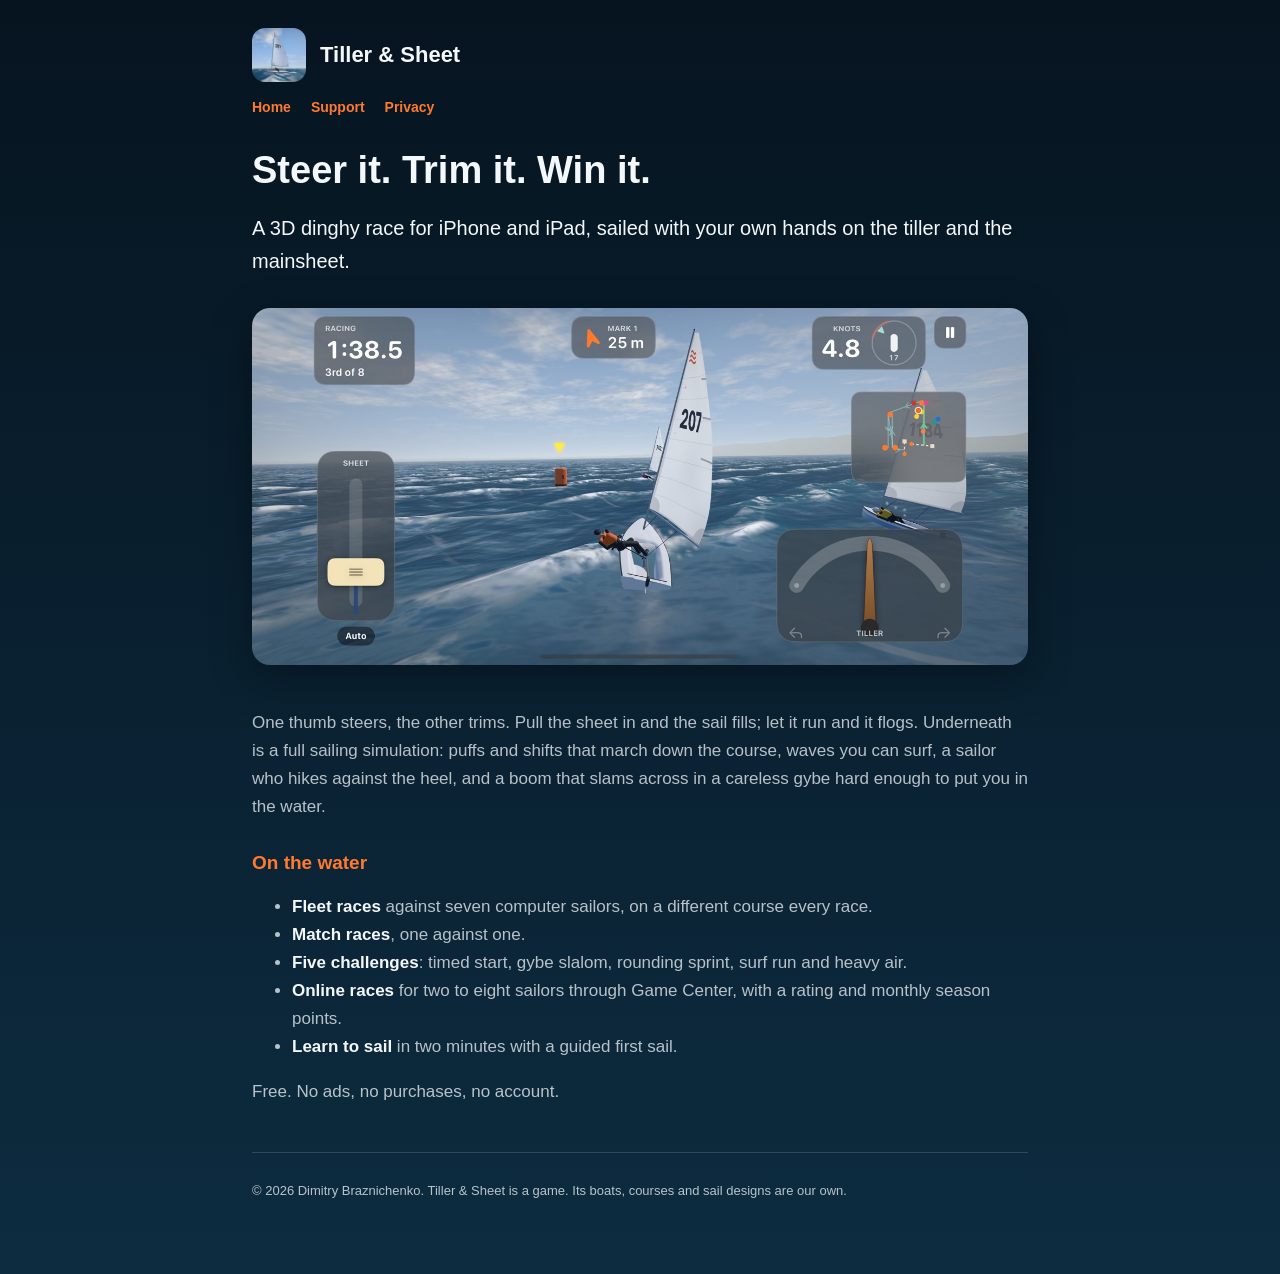
==== index.html @ 5e25751b "Tiller & Sheet support site" ====
<!doctype html>
<html lang="en">
<head>
  <meta charset="utf-8" />
  <meta name="viewport" content="width=device-width, initial-scale=1" />
  <title>Tiller \&amp; Sheet: dinghy racing by hand</title>
  <link rel="stylesheet" href="styles.css" />
  <link rel="icon" href="icon.png" />
</head>
<body>
  <main>
    <header class="app"><img src="icon.png" alt="" /><a href="index.html">Tiller &amp; Sheet</a></header>
    <nav><a href="index.html">Home</a><a href="support.html">Support</a><a href="privacy-policy.html">Privacy</a></nav>
    <h1>Steer it. Trim it. Win it.</h1>
    <p class="lede">A 3D dinghy race for iPhone and iPad, sailed with your own hands on the tiller and the mainsheet.</p>
    <div class="hero"><img src="hero.jpg" alt="A dinghy hiking hard upwind in a fresh breeze" /></div>
    <p>One thumb steers, the other trims. Pull the sheet in and the sail fills; let it run and it flogs. Underneath is a full sailing simulation: puffs and shifts that march down the course, waves you can surf, a sailor who hikes against the heel, and a boom that slams across in a careless gybe hard enough to put you in the water.</p>
    <h2>On the water</h2>
    <ul>
      <li><strong>Fleet races</strong> against seven computer sailors, on a different course every race.</li>
      <li><strong>Match races</strong>, one against one.</li>
      <li><strong>Five challenges</strong>: timed start, gybe slalom, rounding sprint, surf run and heavy air.</li>
      <li><strong>Online races</strong> for two to eight sailors through Game Center, with a rating and monthly season points.</li>
      <li><strong>Learn to sail</strong> in two minutes with a guided first sail.</li>
    </ul>
    <p>Free. No ads, no purchases, no account.</p>
    <footer>
      <p>&copy; 2026 Dimitry Braznichenko. Tiller &amp; Sheet is a game. Its boats, courses and sail designs are our own.</p>
    </footer>
  </main>
</body>
</html>
---- styles.css ----
:root { --deep: #061420; --sea: #0d2c40; --white: #f4f8fb; --orange: #ff7a2e; --dim: rgba(244, 248, 251, 0.74); --fog: #8ea3b3; }
* { box-sizing: border-box; }
body { margin: 0; font: 17px/1.65 -apple-system, BlinkMacSystemFont, "Segoe UI", sans-serif; color: var(--white);
  background: linear-gradient(180deg, var(--deep), var(--sea)); min-height: 100vh; }
main { max-width: 820px; margin: 0 auto; padding: 28px 22px 60px; }
header.app { display: flex; align-items: center; gap: 14px; font: 800 22px/1 ui-rounded, -apple-system, sans-serif; }
header.app img { width: 54px; height: 54px; border-radius: 13px; }
a { color: var(--orange); }
header.app a { color: var(--white); text-decoration: none; }
nav { display: flex; gap: 20px; margin: 14px 0 30px; font-weight: 700; font-size: 14px; }
nav a { text-decoration: none; }
h1 { font: 800 38px/1.12 ui-rounded, -apple-system, sans-serif; margin: 0 0 12px; }
h2 { font: 800 19px/1.3 ui-rounded, -apple-system, sans-serif; margin: 30px 0 6px; color: var(--orange); }
.lede { font-size: 20px; color: var(--white); }
p, li { color: var(--dim); }
strong { color: var(--white); }
.hero img { width: 100%; border-radius: 18px; margin: 10px 0 18px; box-shadow: 0 12px 40px rgba(0, 0, 0, 0.35); }
footer { margin-top: 46px; font-size: 13px; border-top: 1px solid rgba(255, 255, 255, 0.15); padding-top: 14px; color: var(--fog); }
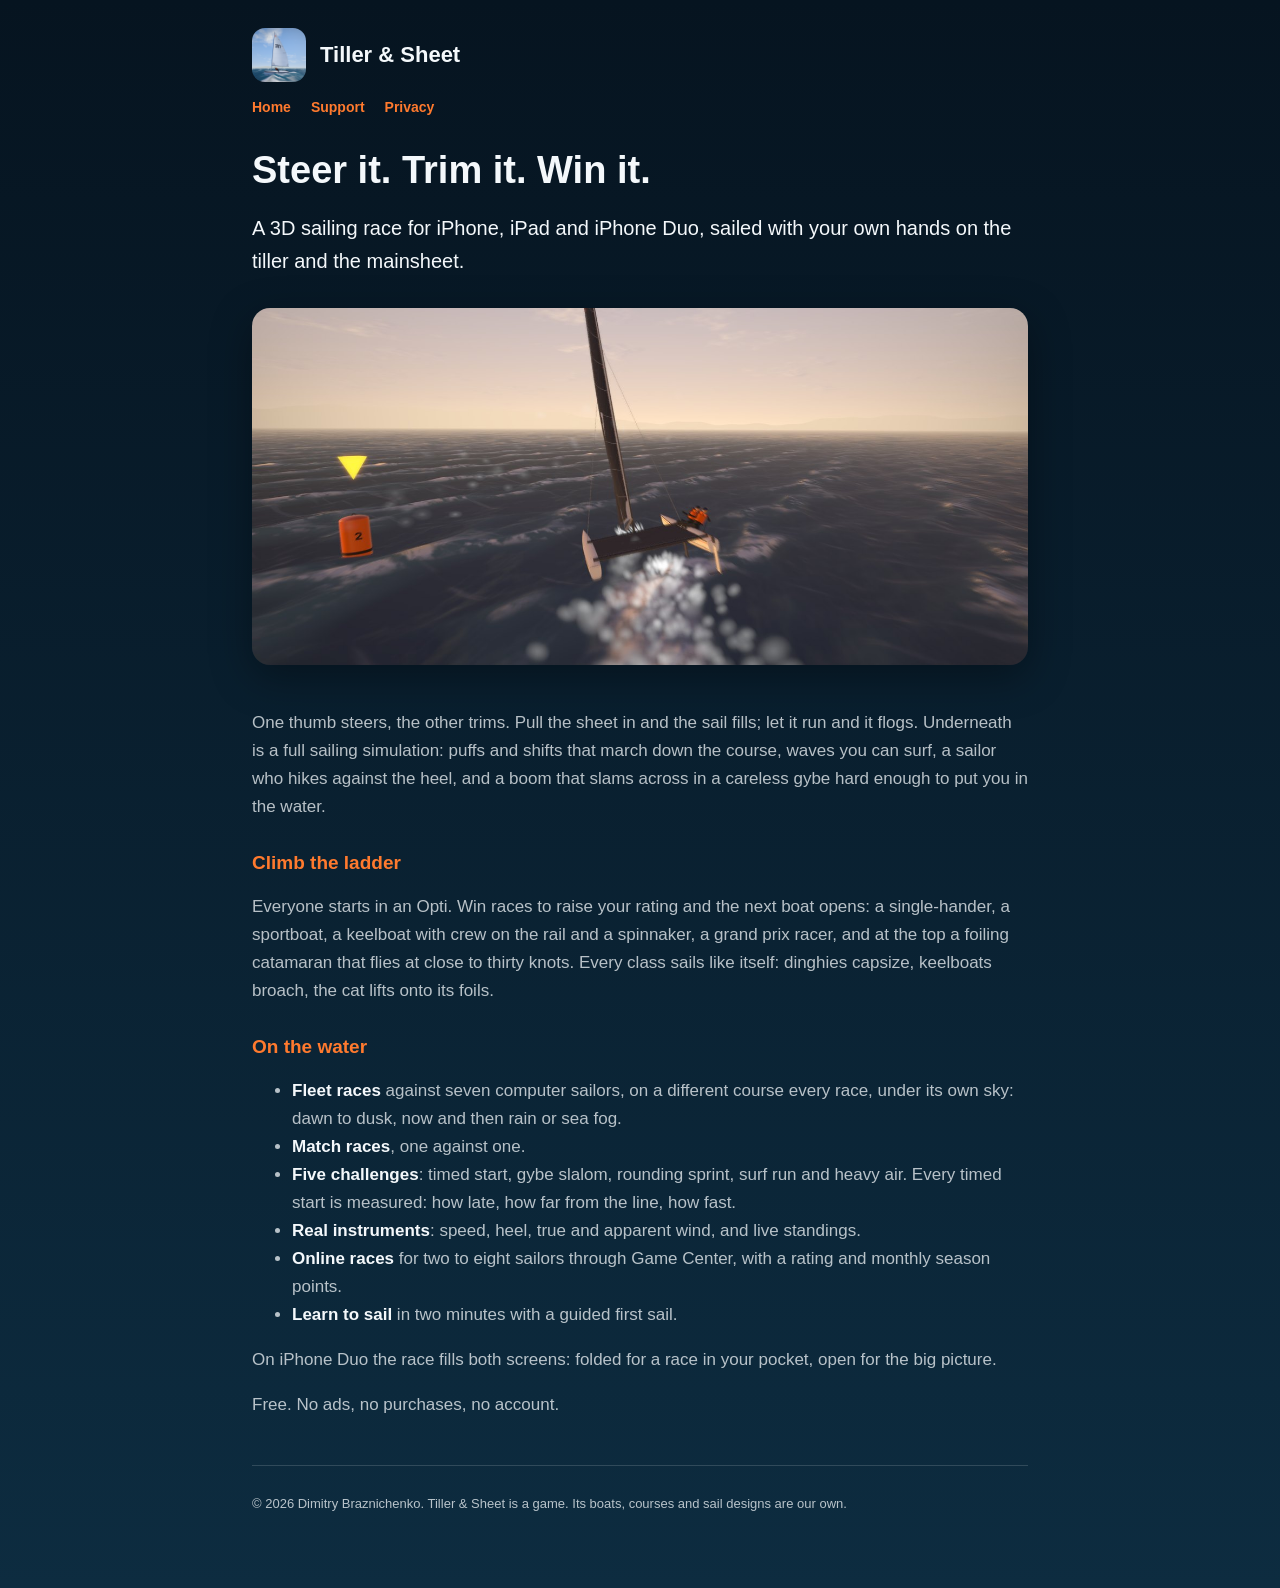
==== commit 2dc91803: "Landing page: the ladder, weather, instruments, start reports and iPhone Duo; new hero" ====
--- a/index.html
+++ b/index.html
@@ -3,7 +3,7 @@
 <head>
   <meta charset="utf-8" />
   <meta name="viewport" content="width=device-width, initial-scale=1" />
-  <title>Tiller \&amp; Sheet: dinghy racing by hand</title>
+  <title>Tiller &amp; Sheet: dinghy racing by hand</title>
   <link rel="stylesheet" href="styles.css" />
   <link rel="icon" href="icon.png" />
 </head>
@@ -12,17 +12,21 @@
     <header class="app"><img src="icon.png" alt="" /><a href="index.html">Tiller &amp; Sheet</a></header>
     <nav><a href="index.html">Home</a><a href="support.html">Support</a><a href="privacy-policy.html">Privacy</a></nav>
     <h1>Steer it. Trim it. Win it.</h1>
-    <p class="lede">A 3D dinghy race for iPhone and iPad, sailed with your own hands on the tiller and the mainsheet.</p>
-    <div class="hero"><img src="hero.jpg" alt="A dinghy hiking hard upwind in a fresh breeze" /></div>
+    <p class="lede">A 3D sailing race for iPhone, iPad and iPhone Duo, sailed with your own hands on the tiller and the mainsheet.</p>
+    <div class="hero"><img src="hero.jpg" alt="The foiling catamaran flying downwind at golden hour, spray off the foils" /></div>
     <p>One thumb steers, the other trims. Pull the sheet in and the sail fills; let it run and it flogs. Underneath is a full sailing simulation: puffs and shifts that march down the course, waves you can surf, a sailor who hikes against the heel, and a boom that slams across in a careless gybe hard enough to put you in the water.</p>
+    <h2>Climb the ladder</h2>
+    <p>Everyone starts in an Opti. Win races to raise your rating and the next boat opens: a single-hander, a sportboat, a keelboat with crew on the rail and a spinnaker, a grand prix racer, and at the top a foiling catamaran that flies at close to thirty knots. Every class sails like itself: dinghies capsize, keelboats broach, the cat lifts onto its foils.</p>
     <h2>On the water</h2>
     <ul>
-      <li><strong>Fleet races</strong> against seven computer sailors, on a different course every race.</li>
+      <li><strong>Fleet races</strong> against seven computer sailors, on a different course every race, under its own sky: dawn to dusk, now and then rain or sea fog.</li>
       <li><strong>Match races</strong>, one against one.</li>
-      <li><strong>Five challenges</strong>: timed start, gybe slalom, rounding sprint, surf run and heavy air.</li>
+      <li><strong>Five challenges</strong>: timed start, gybe slalom, rounding sprint, surf run and heavy air. Every timed start is measured: how late, how far from the line, how fast.</li>
+      <li><strong>Real instruments</strong>: speed, heel, true and apparent wind, and live standings.</li>
       <li><strong>Online races</strong> for two to eight sailors through Game Center, with a rating and monthly season points.</li>
       <li><strong>Learn to sail</strong> in two minutes with a guided first sail.</li>
     </ul>
+    <p>On iPhone Duo the race fills both screens: folded for a race in your pocket, open for the big picture.</p>
     <p>Free. No ads, no purchases, no account.</p>
     <footer>
       <p>&copy; 2026 Dimitry Braznichenko. Tiller &amp; Sheet is a game. Its boats, courses and sail designs are our own.</p>
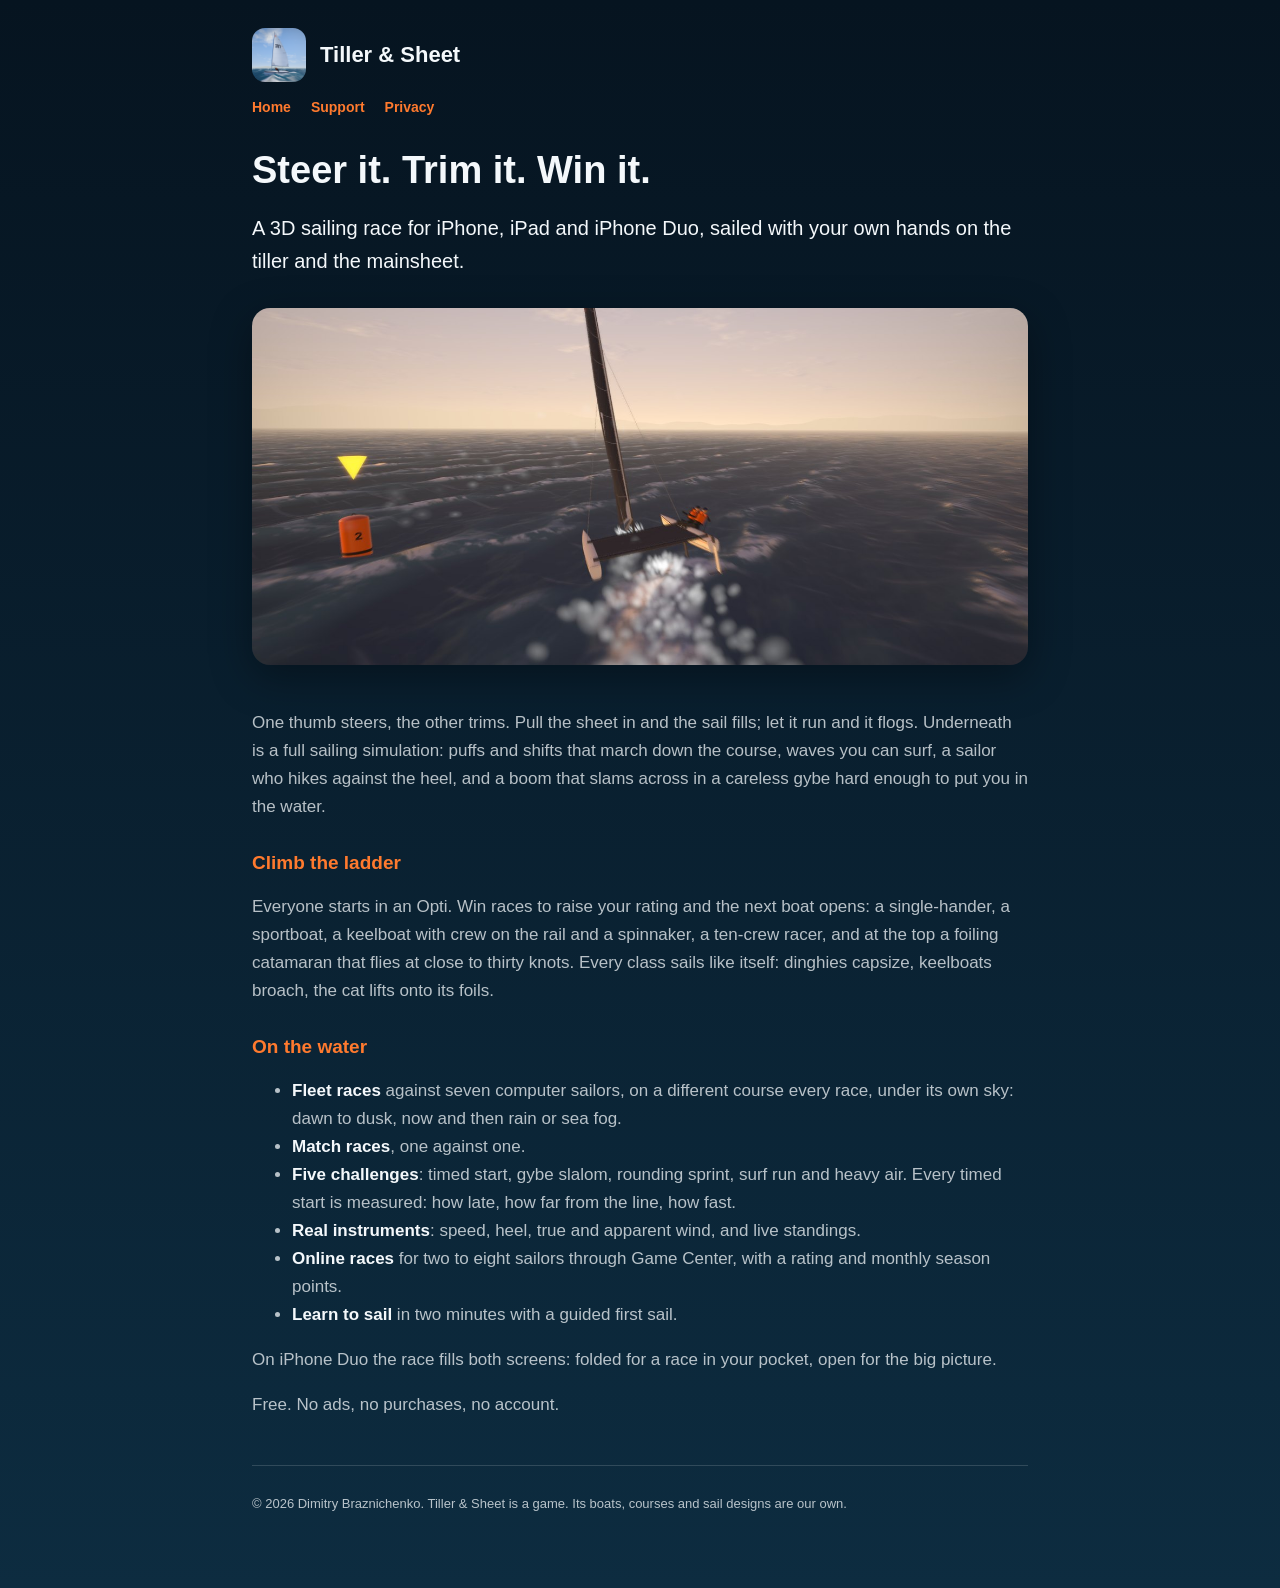
==== commit 9c970a16: "Generic name for the ten-crew racer Co-Authored-By: Claude Opus 5.5 <noreply@anthropic.com>" ====
--- a/index.html
+++ b/index.html
@@ -16,7 +16,7 @@
     <div class="hero"><img src="hero.jpg" alt="The foiling catamaran flying downwind at golden hour, spray off the foils" /></div>
     <p>One thumb steers, the other trims. Pull the sheet in and the sail fills; let it run and it flogs. Underneath is a full sailing simulation: puffs and shifts that march down the course, waves you can surf, a sailor who hikes against the heel, and a boom that slams across in a careless gybe hard enough to put you in the water.</p>
     <h2>Climb the ladder</h2>
-    <p>Everyone starts in an Opti. Win races to raise your rating and the next boat opens: a single-hander, a sportboat, a keelboat with crew on the rail and a spinnaker, a grand prix racer, and at the top a foiling catamaran that flies at close to thirty knots. Every class sails like itself: dinghies capsize, keelboats broach, the cat lifts onto its foils.</p>
+    <p>Everyone starts in an Opti. Win races to raise your rating and the next boat opens: a single-hander, a sportboat, a keelboat with crew on the rail and a spinnaker, a ten-crew racer, and at the top a foiling catamaran that flies at close to thirty knots. Every class sails like itself: dinghies capsize, keelboats broach, the cat lifts onto its foils.</p>
     <h2>On the water</h2>
     <ul>
       <li><strong>Fleet races</strong> against seven computer sailors, on a different course every race, under its own sky: dawn to dusk, now and then rain or sea fog.</li>
